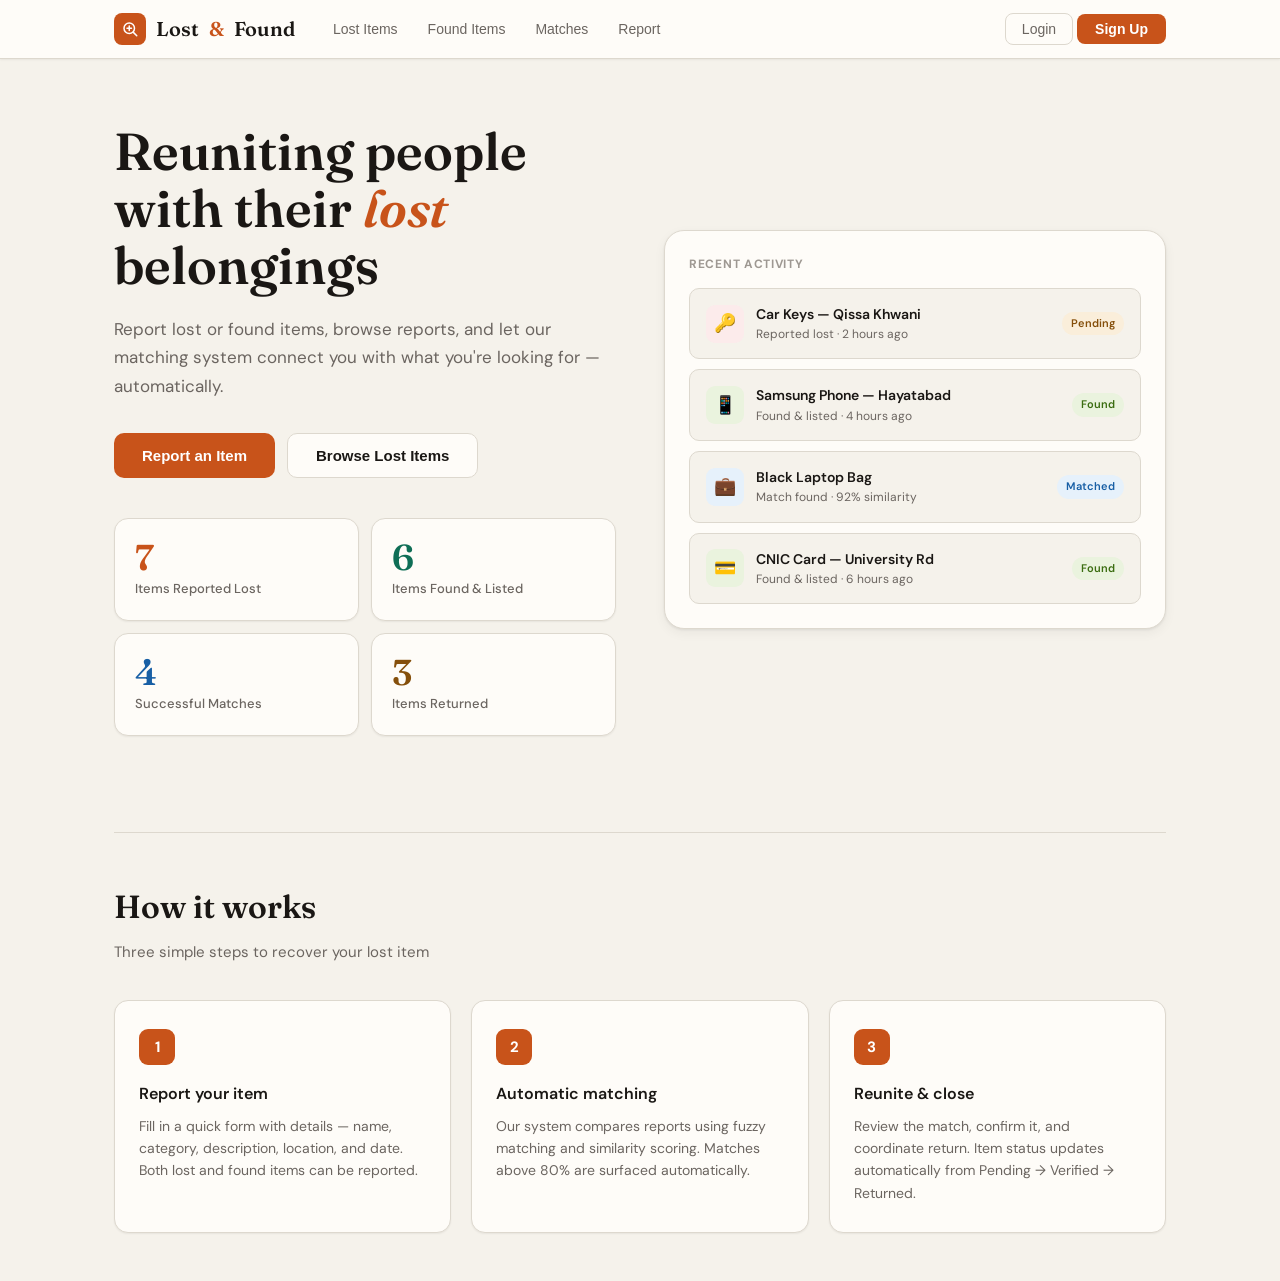
==== index.html @ 2ca4a275 "frontend" ====
<!DOCTYPE html>
<html lang="en">
<head>
<meta charset="UTF-8">
<meta name="viewport" content="width=device-width, initial-scale=1.0">
<title>Lost & Found — Tracking System</title>
<link rel="preconnect" href="https://fonts.googleapis.com">
<link href="https://fonts.googleapis.com/css2?family=DM+Sans:wght@300;400;500;600&family=Fraunces:ital,wght@0,400;0,600;1,400&display=swap" rel="stylesheet">
<style>
  *, *::before, *::after { box-sizing: border-box; margin: 0; padding: 0; }

  :root {
    --bg: #F5F2EB;
    --surface: #FEFCF8;
    --surface2: #F0ECE3;
    --border: #DDD8CE;
    --border-dark: #C5BFB4;
    --text: #1A1714;
    --text-muted: #6B6560;
    --text-faint: #9E9892;
    --accent: #C8531A;
    --accent-light: #F5EAE3;
    --accent-dark: #9B3D12;
    --teal: #0F6E56;
    --teal-light: #E1F5EE;
    --blue: #185FA5;
    --blue-light: #E6F1FB;
    --amber: #854F0B;
    --amber-light: #FAEEDA;
    --red: #A32D2D;
    --red-light: #FCEBEB;
    --green: #3B6D11;
    --green-light: #EAF3DE;
    --radius: 10px;
    --radius-lg: 14px;
    --radius-xl: 20px;
    --shadow: 0 1px 3px rgba(0,0,0,0.08), 0 4px 12px rgba(0,0,0,0.05);
    --shadow-sm: 0 1px 2px rgba(0,0,0,0.06);
  }

  body {
    font-family: 'DM Sans', sans-serif;
    background: var(--bg);
    color: var(--text);
    min-height: 100vh;
    font-size: 15px;
    line-height: 1.6;
  }

  /* ── NAVBAR ── */
  nav {
    background: var(--surface);
    border-bottom: 1px solid var(--border);
    position: sticky; top: 0; z-index: 100;
    box-shadow: var(--shadow-sm);
  }
  .nav-inner {
    max-width: 1100px; margin: 0 auto;
    display: flex; align-items: center; gap: 8px;
    padding: 0 24px; height: 58px;
  }
  .nav-brand {
    font-family: 'Fraunces', serif;
    font-size: 20px; font-weight: 600;
    color: var(--text); text-decoration: none;
    display: flex; align-items: center; gap: 10px;
    margin-right: 16px;
  }
  .nav-brand .dot { color: var(--accent); }
  .logo-icon {
    width: 32px; height: 32px;
    background: var(--accent);
    border-radius: 8px;
    display: flex; align-items: center; justify-content: center;
  }
  .logo-icon svg { width: 18px; height: 18px; fill: none; stroke: #fff; stroke-width: 2; stroke-linecap: round; }
  .nav-links { display: flex; gap: 2px; flex: 1; }
  .nav-link {
    padding: 6px 14px; border-radius: 8px;
    font-size: 14px; font-weight: 500;
    color: var(--text-muted); text-decoration: none;
    transition: all 0.15s; cursor: pointer; border: none;
    background: none;
  }
  .nav-link:hover { background: var(--surface2); color: var(--text); }
  .nav-link.active { background: var(--accent-light); color: var(--accent-dark); }
  .nav-actions { display: flex; gap: 8px; align-items: center; }
  .btn-ghost {
    padding: 7px 16px; border-radius: 8px;
    font-size: 14px; font-weight: 500;
    color: var(--text-muted); cursor: pointer;
    border: 1px solid var(--border); background: none;
    transition: all 0.15s;
  }
  .btn-ghost:hover { background: var(--surface2); color: var(--text); }
  .btn-primary {
    padding: 7px 18px; border-radius: 8px;
    font-size: 14px; font-weight: 600;
    background: var(--accent); color: #fff;
    border: none; cursor: pointer; transition: all 0.15s;
  }
  .btn-primary:hover { background: var(--accent-dark); }

  /* ── PAGES ── */
  .page { display: none; }
  .page.active { display: block; }

  /* ── HERO ── */
  .hero {
    max-width: 1100px; margin: 0 auto;
    padding: 64px 24px 48px;
    display: grid; grid-template-columns: 1fr 1fr; gap: 48px; align-items: center;
  }
  .hero-title {
    font-family: 'Fraunces', serif;
    font-size: 52px; line-height: 1.1; font-weight: 600;
    margin-bottom: 20px;
  }
  .hero-title em { font-style: italic; color: var(--accent); }
  .hero-desc { font-size: 17px; color: var(--text-muted); margin-bottom: 32px; line-height: 1.7; }
  .hero-actions { display: flex; gap: 12px; flex-wrap: wrap; }
  .btn-hero {
    padding: 13px 28px; border-radius: var(--radius);
    font-size: 15px; font-weight: 600;
    cursor: pointer; transition: all 0.15s; border: none;
  }
  .btn-hero-primary { background: var(--accent); color: #fff; }
  .btn-hero-primary:hover { background: var(--accent-dark); transform: translateY(-1px); }
  .btn-hero-secondary { background: var(--surface); color: var(--text); border: 1px solid var(--border); }
  .btn-hero-secondary:hover { background: var(--surface2); }

  .hero-stats {
    display: grid; grid-template-columns: 1fr 1fr; gap: 12px;
    margin-top: 40px;
  }
  .stat-card {
    background: var(--surface); border: 1px solid var(--border);
    border-radius: var(--radius-lg); padding: 20px;
    box-shadow: var(--shadow-sm);
  }
  .stat-num {
    font-family: 'Fraunces', serif;
    font-size: 36px; font-weight: 600; line-height: 1;
    margin-bottom: 4px;
  }
  .stat-label { font-size: 13px; color: var(--text-muted); font-weight: 500; }
  .stat-card.accent .stat-num { color: var(--accent); }
  .stat-card.teal .stat-num { color: var(--teal); }
  .stat-card.blue .stat-num { color: var(--blue); }
  .stat-card.amber .stat-num { color: var(--amber); }

  /* Hero visual */
  .hero-visual {
    background: var(--surface);
    border: 1px solid var(--border);
    border-radius: var(--radius-xl);
    padding: 24px; box-shadow: var(--shadow);
  }
  .mini-card {
    background: var(--bg); border: 1px solid var(--border);
    border-radius: var(--radius); padding: 14px 16px;
    margin-bottom: 10px; display: flex; align-items: center; gap: 12px;
  }
  .mini-card:last-child { margin-bottom: 0; }
  .mini-icon {
    width: 38px; height: 38px; border-radius: 9px;
    display: flex; align-items: center; justify-content: center;
    font-size: 18px; flex-shrink: 0;
  }
  .mini-icon.lost { background: var(--red-light); }
  .mini-icon.found { background: var(--green-light); }
  .mini-icon.match { background: var(--blue-light); }
  .mini-body { flex: 1; min-width: 0; }
  .mini-title { font-weight: 600; font-size: 14px; }
  .mini-sub { font-size: 12px; color: var(--text-muted); }
  .mini-badge {
    font-size: 11px; font-weight: 600; padding: 3px 9px;
    border-radius: 99px;
  }
  .badge-pending { background: var(--amber-light); color: var(--amber); }
  .badge-found { background: var(--green-light); color: var(--green); }
  .badge-matched { background: var(--blue-light); color: var(--blue); }

  /* ── HOW IT WORKS ── */
  .section { max-width: 1100px; margin: 0 auto; padding: 48px 24px; }
  .section-title {
    font-family: 'Fraunces', serif;
    font-size: 32px; font-weight: 600; margin-bottom: 8px;
  }
  .section-sub { color: var(--text-muted); margin-bottom: 36px; }
  .steps {
    display: grid; grid-template-columns: repeat(3, 1fr); gap: 20px;
  }
  .step-card {
    background: var(--surface); border: 1px solid var(--border);
    border-radius: var(--radius-lg); padding: 28px 24px;
    box-shadow: var(--shadow-sm);
  }
  .step-num {
    width: 36px; height: 36px; border-radius: 9px;
    background: var(--accent); color: #fff;
    font-weight: 700; font-size: 15px;
    display: flex; align-items: center; justify-content: center;
    margin-bottom: 16px;
  }
  .step-title { font-weight: 600; font-size: 16px; margin-bottom: 8px; }
  .step-desc { font-size: 14px; color: var(--text-muted); line-height: 1.6; }

  /* ── PAGE LAYOUT ── */
  .page-wrap { max-width: 1100px; margin: 0 auto; padding: 40px 24px; }
  .page-header { margin-bottom: 28px; }
  .page-header h1 { font-family: 'Fraunces', serif; font-size: 30px; font-weight: 600; }
  .page-header p { color: var(--text-muted); margin-top: 4px; }

  /* ── SEARCH BAR ── */
  .search-bar {
    display: flex; gap: 10px; margin-bottom: 24px; flex-wrap: wrap;
  }
  .search-input {
    flex: 1; min-width: 200px;
    padding: 10px 16px; border-radius: var(--radius);
    border: 1px solid var(--border); background: var(--surface);
    font-family: inherit; font-size: 14px; color: var(--text);
    outline: none; transition: border-color 0.15s;
  }
  .search-input:focus { border-color: var(--accent); }
  .search-select {
    padding: 10px 14px; border-radius: var(--radius);
    border: 1px solid var(--border); background: var(--surface);
    font-family: inherit; font-size: 14px; color: var(--text);
    cursor: pointer; outline: none;
  }

  /* ── ITEM GRID ── */
  .items-grid {
    display: grid;
    grid-template-columns: repeat(auto-fill, minmax(300px, 1fr));
    gap: 16px;
  }
  .item-card {
    background: var(--surface); border: 1px solid var(--border);
    border-radius: var(--radius-lg); padding: 20px;
    box-shadow: var(--shadow-sm); transition: all 0.15s;
    cursor: pointer;
  }
  .item-card:hover { box-shadow: var(--shadow); border-color: var(--border-dark); transform: translateY(-1px); }
  .item-card-top { display: flex; justify-content: space-between; align-items: flex-start; margin-bottom: 12px; }
  .item-category { font-size: 12px; font-weight: 600; color: var(--text-muted); text-transform: uppercase; letter-spacing: 0.5px; }
  .status-badge {
    font-size: 11px; font-weight: 600; padding: 3px 10px;
    border-radius: 99px;
  }
  .status-pending { background: var(--amber-light); color: var(--amber); }
  .status-verified { background: var(--blue-light); color: var(--blue); }
  .status-returned { background: var(--green-light); color: var(--green); }
  .item-name { font-size: 17px; font-weight: 600; margin-bottom: 6px; }
  .item-desc { font-size: 13px; color: var(--text-muted); margin-bottom: 14px; line-height: 1.5; white-space: nowrap; overflow: hidden; text-overflow: ellipsis; }
  .item-meta { display: flex; gap: 16px; flex-wrap: wrap; }
  .item-meta-item { display: flex; align-items: center; gap: 5px; font-size: 12px; color: var(--text-faint); }
  .item-meta-item svg { width: 14px; height: 14px; flex-shrink: 0; }

  /* ── FORM ── */
  .form-card {
    background: var(--surface); border: 1px solid var(--border);
    border-radius: var(--radius-xl); padding: 36px;
    max-width: 620px; box-shadow: var(--shadow);
  }
  .form-tabs { display: flex; gap: 4px; margin-bottom: 28px; background: var(--surface2); border-radius: 10px; padding: 4px; }
  .form-tab {
    flex: 1; padding: 9px; border-radius: 7px;
    font-size: 14px; font-weight: 600; cursor: pointer;
    border: none; background: none; color: var(--text-muted);
    transition: all 0.2s;
  }
  .form-tab.active { background: var(--surface); color: var(--text); box-shadow: var(--shadow-sm); }
  .form-group { margin-bottom: 18px; }
  .form-label { display: block; font-size: 13px; font-weight: 600; color: var(--text-muted); margin-bottom: 6px; }
  .form-input, .form-textarea, .form-select {
    width: 100%; padding: 10px 14px;
    border: 1px solid var(--border); border-radius: var(--radius);
    background: var(--bg); font-family: inherit; font-size: 14px; color: var(--text);
    outline: none; transition: border-color 0.15s;
  }
  .form-input:focus, .form-textarea:focus, .form-select:focus { border-color: var(--accent); background: var(--surface); }
  .form-textarea { resize: vertical; min-height: 80px; }
  .form-row { display: grid; grid-template-columns: 1fr 1fr; gap: 14px; }
  .form-submit {
    width: 100%; padding: 13px; margin-top: 8px;
    background: var(--accent); color: #fff;
    border: none; border-radius: var(--radius); cursor: pointer;
    font-family: inherit; font-size: 15px; font-weight: 600;
    transition: all 0.15s;
  }
  .form-submit:hover { background: var(--accent-dark); }
  .form-submit:active { transform: scale(0.99); }

  /* ── MATCHES ── */
  .match-card {
    background: var(--surface); border: 1px solid var(--border);
    border-radius: var(--radius-lg); padding: 20px;
    margin-bottom: 14px; box-shadow: var(--shadow-sm);
    display: grid; grid-template-columns: 1fr auto 1fr; gap: 16px; align-items: center;
  }
  .match-side { }
  .match-side-label { font-size: 11px; font-weight: 700; text-transform: uppercase; letter-spacing: 0.7px; margin-bottom: 8px; }
  .match-side-label.lost { color: var(--red); }
  .match-side-label.found { color: var(--teal); }
  .match-item-name { font-weight: 600; font-size: 15px; margin-bottom: 3px; }
  .match-item-sub { font-size: 12px; color: var(--text-muted); }
  .match-center { text-align: center; }
  .score-ring {
    width: 64px; height: 64px; border-radius: 50%;
    border: 3px solid var(--border);
    display: flex; flex-direction: column;
    align-items: center; justify-content: center;
    margin: 0 auto 6px;
    position: relative; overflow: hidden;
  }
  .score-num { font-size: 16px; font-weight: 700; line-height: 1; }
  .score-pct { font-size: 10px; color: var(--text-muted); }
  .score-ring.high { border-color: var(--teal); }
  .score-ring.high .score-num { color: var(--teal); }
  .score-ring.mid { border-color: var(--amber); }
  .score-ring.mid .score-num { color: var(--amber); }
  .match-actions { display: flex; gap: 6px; margin-top: 12px; justify-content: center; }
  .btn-confirm {
    padding: 6px 14px; border-radius: 7px; font-size: 13px; font-weight: 600;
    cursor: pointer; border: none; transition: all 0.15s;
  }
  .btn-confirm.yes { background: var(--green-light); color: var(--green); }
  .btn-confirm.yes:hover { background: var(--green); color: #fff; }
  .btn-confirm.no { background: var(--red-light); color: var(--red); }
  .btn-confirm.no:hover { background: var(--red); color: #fff; }
  .match-status-badge {
    font-size: 12px; font-weight: 600; padding: 4px 12px; border-radius: 99px;
  }
  .ms-confirmed { background: var(--green-light); color: var(--green); }
  .ms-rejected { background: var(--red-light); color: var(--red); }
  .ms-pending { background: var(--amber-light); color: var(--amber); }

  /* ── ADMIN ── */
  .admin-grid { display: grid; grid-template-columns: repeat(auto-fill, minmax(220px, 1fr)); gap: 14px; margin-bottom: 32px; }
  .admin-stat {
    background: var(--surface); border: 1px solid var(--border);
    border-radius: var(--radius-lg); padding: 22px;
    box-shadow: var(--shadow-sm);
  }
  .admin-stat-num { font-size: 32px; font-weight: 700; font-family: 'Fraunces', serif; line-height: 1; margin-bottom: 4px; }
  .admin-stat-label { font-size: 13px; color: var(--text-muted); }
  .table-wrap { overflow-x: auto; background: var(--surface); border: 1px solid var(--border); border-radius: var(--radius-lg); box-shadow: var(--shadow-sm); }
  table { width: 100%; border-collapse: collapse; }
  thead th {
    background: var(--surface2); padding: 12px 16px; text-align: left;
    font-size: 12px; font-weight: 700; text-transform: uppercase;
    letter-spacing: 0.5px; color: var(--text-muted);
    border-bottom: 1px solid var(--border);
  }
  tbody tr { border-bottom: 1px solid var(--border); }
  tbody tr:last-child { border-bottom: none; }
  tbody td { padding: 12px 16px; font-size: 14px; }
  tbody tr:hover { background: var(--surface2); }

  /* ── AUTH ── */
  .auth-wrap {
    min-height: calc(100vh - 58px); display: flex;
    align-items: center; justify-content: center; padding: 40px 24px;
  }
  .auth-card {
    background: var(--surface); border: 1px solid var(--border);
    border-radius: var(--radius-xl); padding: 40px; width: 100%; max-width: 420px;
    box-shadow: var(--shadow);
  }
  .auth-title {
    font-family: 'Fraunces', serif; font-size: 26px; font-weight: 600;
    margin-bottom: 6px;
  }
  .auth-sub { font-size: 14px; color: var(--text-muted); margin-bottom: 28px; }
  .auth-switch { text-align: center; margin-top: 20px; font-size: 14px; color: var(--text-muted); }
  .auth-switch a { color: var(--accent); cursor: pointer; font-weight: 600; text-decoration: none; }

  /* ── TOAST ── */
  .toast {
    position: fixed; bottom: 24px; right: 24px;
    background: var(--text); color: #fff;
    padding: 12px 20px; border-radius: var(--radius);
    font-size: 14px; font-weight: 500;
    box-shadow: 0 4px 20px rgba(0,0,0,0.2);
    opacity: 0; transform: translateY(8px);
    transition: all 0.25s; pointer-events: none; z-index: 999;
  }
  .toast.show { opacity: 1; transform: translateY(0); }
  .toast.success { background: var(--teal); }
  .toast.error { background: var(--red); }

  /* ── EMPTY STATE ── */
  .empty {
    text-align: center; padding: 64px 24px;
    color: var(--text-muted);
  }
  .empty-icon { font-size: 48px; margin-bottom: 12px; }
  .empty h3 { font-size: 18px; font-weight: 600; margin-bottom: 6px; }
  .empty p { font-size: 14px; }

  /* ── DIVIDER ── */
  .divider { border: none; border-top: 1px solid var(--border); margin: 40px 0; }

  /* ── RESPONSIVE ── */
  @media (max-width: 700px) {
    .hero { grid-template-columns: 1fr; }
    .hero-visual { display: none; }
    .hero-title { font-size: 38px; }
    .steps { grid-template-columns: 1fr; }
    .match-card { grid-template-columns: 1fr; }
    .form-row { grid-template-columns: 1fr; }
    .admin-grid { grid-template-columns: 1fr 1fr; }
    .nav-links .nav-link span { display: none; }
  }

  /* animations */
  @keyframes fadeIn { from { opacity: 0; transform: translateY(10px); } to { opacity: 1; transform: translateY(0); } }
  .fade-in { animation: fadeIn 0.3s ease forwards; }
</style>
</head>
<body>

<!-- NAVBAR -->
<nav>
  <div class="nav-inner">
    <a class="nav-brand" href="#" onclick="showPage('home')">
      <div class="logo-icon">
        <svg viewBox="0 0 24 24"><circle cx="11" cy="11" r="7"/><path d="M16.5 16.5L21 21"/><path d="M11 8v6M8 11h6"/></svg>
      </div>
      Lost<span class="dot">&</span>Found
    </a>
    <div class="nav-links">
      <button class="nav-link" onclick="showPage('browse-lost')">Lost Items</button>
      <button class="nav-link" onclick="showPage('browse-found')">Found Items</button>
      <button class="nav-link" onclick="showPage('matches')">Matches</button>
      <button class="nav-link" onclick="showPage('report')">Report</button>
      <button class="nav-link" id="admin-nav-btn" onclick="showPage('admin')" style="display:none">Admin</button>
    </div>
    <div class="nav-actions">
      <div id="user-info" style="display:none; align-items:center; gap:8px;">
        <span style="font-size:13px; color:var(--text-muted);" id="user-name-display"></span>
        <button class="btn-ghost" onclick="logout()">Logout</button>
      </div>
      <div id="auth-btns">
        <button class="btn-ghost" onclick="showPage('login')">Login</button>
        <button class="btn-primary" onclick="showPage('register')">Sign Up</button>
      </div>
    </div>
  </div>
</nav>

<!-- ═══════════════ HOME PAGE ═══════════════ -->
<div class="page active" id="page-home">
  <div class="hero">
    <div class="fade-in">
      <h1 class="hero-title">Reuniting people with their <em>lost</em> belongings</h1>
      <p class="hero-desc">Report lost or found items, browse reports, and let our matching system connect you with what you're looking for — automatically.</p>
      <div class="hero-actions">
        <button class="btn-hero btn-hero-primary" onclick="showPage('report')">Report an Item</button>
        <button class="btn-hero btn-hero-secondary" onclick="showPage('browse-lost')">Browse Lost Items</button>
      </div>

      <div class="hero-stats">
        <div class="stat-card accent">
          <div class="stat-num" id="stat-lost">—</div>
          <div class="stat-label">Items Reported Lost</div>
        </div>
        <div class="stat-card teal">
          <div class="stat-num" id="stat-found">—</div>
          <div class="stat-label">Items Found & Listed</div>
        </div>
        <div class="stat-card blue">
          <div class="stat-num" id="stat-matched">—</div>
          <div class="stat-label">Successful Matches</div>
        </div>
        <div class="stat-card amber">
          <div class="stat-num" id="stat-returned">—</div>
          <div class="stat-label">Items Returned</div>
        </div>
      </div>
    </div>

    <div class="hero-visual fade-in">
      <p style="font-size:12px; font-weight:700; text-transform:uppercase; letter-spacing:0.7px; color:var(--text-faint); margin-bottom:14px;">Recent Activity</p>
      <div class="mini-card">
        <div class="mini-icon lost">🔑</div>
        <div class="mini-body">
          <div class="mini-title">Car Keys — Qissa Khwani</div>
          <div class="mini-sub">Reported lost · 2 hours ago</div>
        </div>
        <span class="mini-badge badge-pending">Pending</span>
      </div>
      <div class="mini-card">
        <div class="mini-icon found">📱</div>
        <div class="mini-body">
          <div class="mini-title">Samsung Phone — Hayatabad</div>
          <div class="mini-sub">Found & listed · 4 hours ago</div>
        </div>
        <span class="mini-badge badge-found">Found</span>
      </div>
      <div class="mini-card">
        <div class="mini-icon match">💼</div>
        <div class="mini-body">
          <div class="mini-title">Black Laptop Bag</div>
          <div class="mini-sub">Match found · 92% similarity</div>
        </div>
        <span class="mini-badge badge-matched">Matched</span>
      </div>
      <div class="mini-card">
        <div class="mini-icon found">💳</div>
        <div class="mini-body">
          <div class="mini-title">CNIC Card — University Rd</div>
          <div class="mini-sub">Found & listed · 6 hours ago</div>
        </div>
        <span class="mini-badge badge-found">Found</span>
      </div>
    </div>
  </div>

  <div class="section">
    <div style="border-top: 1px solid var(--border); padding-top: 48px;">
      <p class="section-title">How it works</p>
      <p class="section-sub">Three simple steps to recover your lost item</p>
      <div class="steps">
        <div class="step-card">
          <div class="step-num">1</div>
          <div class="step-title">Report your item</div>
          <div class="step-desc">Fill in a quick form with details — name, category, description, location, and date. Both lost and found items can be reported.</div>
        </div>
        <div class="step-card">
          <div class="step-num">2</div>
          <div class="step-title">Automatic matching</div>
          <div class="step-desc">Our system compares reports using fuzzy matching and similarity scoring. Matches above 80% are surfaced automatically.</div>
        </div>
        <div class="step-card">
          <div class="step-num">3</div>
          <div class="step-title">Reunite & close</div>
          <div class="step-desc">Review the match, confirm it, and coordinate return. Item status updates automatically from Pending → Verified → Returned.</div>
        </div>
      </div>
    </div>
  </div>
</div>

<!-- ═══════════════ BROWSE LOST ═══════════════ -->
<div class="page" id="page-browse-lost">
  <div class="page-wrap">
    <div class="page-header">
      <h1>Lost Items</h1>
      <p>Items reported as lost — if you found something, check for a match here.</p>
    </div>
    <div class="search-bar">
      <input class="search-input" type="text" id="lost-search" placeholder="Search by name, description, or location…" oninput="renderItems('lost')">
      <select class="search-select" id="lost-cat" onchange="renderItems('lost')">
        <option value="">All Categories</option>
      </select>
      <select class="search-select" id="lost-status" onchange="renderItems('lost')">
        <option value="">All Statuses</option>
        <option value="pending">Pending</option>
        <option value="verified">Verified</option>
        <option value="returned">Returned</option>
      </select>
    </div>
    <div class="items-grid" id="lost-grid"></div>
  </div>
</div>

<!-- ═══════════════ BROWSE FOUND ═══════════════ -->
<div class="page" id="page-browse-found">
  <div class="page-wrap">
    <div class="page-header">
      <h1>Found Items</h1>
      <p>Items reported as found — search to see if someone found yours.</p>
    </div>
    <div class="search-bar">
      <input class="search-input" type="text" id="found-search" placeholder="Search by name, description, or location…" oninput="renderItems('found')">
      <select class="search-select" id="found-cat" onchange="renderItems('found')">
        <option value="">All Categories</option>
      </select>
      <select class="search-select" id="found-status" onchange="renderItems('found')">
        <option value="">All Statuses</option>
        <option value="pending">Pending</option>
        <option value="verified">Verified</option>
        <option value="returned">Returned</option>
      </select>
    </div>
    <div class="items-grid" id="found-grid"></div>
  </div>
</div>

<!-- ═══════════════ MATCHES ═══════════════ -->
<div class="page" id="page-matches">
  <div class="page-wrap">
    <div class="page-header">
      <h1>Item Matches</h1>
      <p>Potential matches found by the system based on similarity scoring.</p>
    </div>
    <div id="matches-container"></div>
  </div>
</div>

<!-- ═══════════════ REPORT ═══════════════ -->
<div class="page" id="page-report">
  <div class="page-wrap">
    <div class="page-header">
      <h1>Report an Item</h1>
      <p>Report something you lost, or something you found.</p>
    </div>
    <div class="form-card">
      <div class="form-tabs">
        <button class="form-tab active" id="tab-lost" onclick="switchTab('lost')">🔍 I Lost Something</button>
        <button class="form-tab" id="tab-found" onclick="switchTab('found')">📦 I Found Something</button>
      </div>
      <form id="report-form" onsubmit="submitReport(event)">
        <div class="form-group">
          <label class="form-label">Item Name *</label>
          <input class="form-input" type="text" id="r-name" placeholder="e.g. Black Samsung Galaxy S21" required>
        </div>
        <div class="form-group">
          <label class="form-label">Category *</label>
          <select class="form-select" id="r-category" required>
            <option value="">Select a category…</option>
          </select>
        </div>
        <div class="form-group">
          <label class="form-label">Description</label>
          <textarea class="form-textarea" id="r-desc" placeholder="Describe the item — colour, brand, any identifying marks…"></textarea>
        </div>
        <div class="form-row">
          <div class="form-group">
            <label class="form-label" id="r-date-label">Date Lost *</label>
            <input class="form-input" type="date" id="r-date" required>
          </div>
          <div class="form-group">
            <label class="form-label">Location *</label>
            <input class="form-input" type="text" id="r-location" placeholder="e.g. Hayatabad Plaza" required>
          </div>
        </div>
        <button class="form-submit" type="submit" id="report-submit-btn">Submit Lost Item Report</button>
      </form>
    </div>
  </div>
</div>

<!-- ═══════════════ ADMIN ═══════════════ -->
<div class="page" id="page-admin">
  <div class="page-wrap">
    <div class="page-header">
      <h1>Admin Dashboard</h1>
      <p>Overview of all reports, users, and item statuses.</p>
    </div>
    <div class="admin-grid" id="admin-stats"></div>

    <h2 style="font-size:18px; font-weight:600; margin-bottom:14px; font-family:'Fraunces',serif;">All Reports</h2>
    <div class="table-wrap">
      <table>
        <thead>
          <tr>
            <th>ID</th><th>Type</th><th>Item</th><th>Category</th><th>Location</th><th>Date</th><th>Status</th><th>Action</th>
          </tr>
        </thead>
        <tbody id="admin-table"></tbody>
      </table>
    </div>
  </div>
</div>

<!-- ═══════════════ LOGIN ═══════════════ -->
<div class="page" id="page-login">
  <div class="auth-wrap">
    <div class="auth-card fade-in">
      <h2 class="auth-title">Welcome back</h2>
      <p class="auth-sub">Sign in to report items and track matches.</p>
      <div class="form-group">
        <label class="form-label">Email</label>
        <input class="form-input" type="email" id="login-email" placeholder="you@example.com">
      </div>
      <div class="form-group">
        <label class="form-label">Password</label>
        <input class="form-input" type="password" id="login-pass" placeholder="••••••••">
      </div>
      <button class="form-submit" onclick="doLogin()">Sign In</button>
      <p class="auth-switch">No account? <a onclick="showPage('register')">Create one</a></p>
      <p style="font-size:12px; color:var(--text-faint); margin-top:12px; text-align:center;">Demo: admin@lf.com / admin123 &nbsp;|&nbsp; user@lf.com / user123</p>
    </div>
  </div>
</div>

<!-- ═══════════════ REGISTER ═══════════════ -->
<div class="page" id="page-register">
  <div class="auth-wrap">
    <div class="auth-card fade-in">
      <h2 class="auth-title">Create account</h2>
      <p class="auth-sub">Join to report and track lost & found items.</p>
      <div class="form-row">
        <div class="form-group">
          <label class="form-label">Full Name</label>
          <input class="form-input" type="text" id="reg-name" placeholder="Ahmad Khan">
        </div>
        <div class="form-group">
          <label class="form-label">Phone</label>
          <input class="form-input" type="tel" id="reg-phone" placeholder="0300-1234567">
        </div>
      </div>
      <div class="form-group">
        <label class="form-label">Email</label>
        <input class="form-input" type="email" id="reg-email" placeholder="you@example.com">
      </div>
      <div class="form-group">
        <label class="form-label">Password</label>
        <input class="form-input" type="password" id="reg-pass" placeholder="Choose a password">
      </div>
      <button class="form-submit" onclick="doRegister()">Create Account</button>
      <p class="auth-switch">Already have an account? <a onclick="showPage('login')">Sign in</a></p>
    </div>
  </div>
</div>

<!-- TOAST -->
<div class="toast" id="toast"></div>

<script>
/* ═══════════════ DATA ═══════════════ */
const CATEGORIES = [
  {id:1,name:"CNIC / National ID Card",expiry:10},
  {id:2,name:"Student ID Card",expiry:15},
  {id:3,name:"Mobile Phone",expiry:45},
  {id:4,name:"Laptop",expiry:60},
  {id:5,name:"Wallet / Purse",expiry:20},
  {id:6,name:"Keys",expiry:15},
  {id:7,name:"Bag / Backpack",expiry:30},
  {id:8,name:"Books & Stationery",expiry:20},
  {id:9,name:"Clothing & Accessories",expiry:25},
  {id:10,name:"Watch & Glasses",expiry:30},
  {id:11,name:"Jewellery",expiry:45},
  {id:12,name:"Documents & Certificates",expiry:10},
  {id:13,name:"Charger & Earphones",expiry:20},
  {id:14,name:"Bank Cards",expiry:10},
  {id:15,name:"Other",expiry:30},
];

/* Sample data seeded from your CSV structure */
let lostItems = [
  {id:1,user_id:2,category_id:3,item_name:"Samsung Galaxy A52",description:"Black colour, cracked screen protector, blue case",location:"Hayatabad Phase 3",date_lost:"2025-09-12",status:"pending"},
  {id:2,user_id:3,category_id:6,item_name:"Car Keys (Toyota)",description:"Toyota key with red lanyard",location:"Qissa Khwani Bazaar",date_lost:"2025-10-01",status:"pending"},
  {id:3,user_id:4,category_id:1,item_name:"CNIC Card",description:"Name: Farrukh Iqbal, issued Peshawar",location:"University Road",date_lost:"2025-09-28",status:"verified"},
  {id:4,user_id:5,category_id:7,item_name:"Black Laptop Bag",description:"Lenovo bag with laptop and charger inside",location:"Saddar Bazaar",date_lost:"2025-10-05",status:"pending"},
  {id:5,user_id:6,category_id:4,item_name:"HP Laptop",description:"HP EliteBook, silver colour, stickers on lid",location:"Peshawar Mor",date_lost:"2025-09-30",status:"pending"},
  {id:6,user_id:2,category_id:5,item_name:"Brown Leather Wallet",description:"Contains cash and 2 bank cards",location:"Charsadda Road",date_lost:"2025-10-10",status:"returned"},
  {id:7,user_id:7,category_id:10,item_name:"Gold-frame Glasses",description:"Gold-coloured metal frame, prescription lenses",location:"City Hospital area",date_lost:"2025-10-08",status:"pending"},
];

let foundItems = [
  {id:1,user_id:8,category_id:3,item_name:"Samsung Phone (black)",description:"Samsung phone, black case, found near food stalls",location:"Hayatabad Phase 3 Food Street",date_found:"2025-09-13",status:"pending",expiry_date:"2025-10-28"},
  {id:2,user_id:9,category_id:7,item_name:"Dark Blue Backpack",description:"Blue laptop bag with charger cable sticking out",location:"Saddar near Cantt",date_found:"2025-10-06",status:"verified",expiry_date:"2025-11-05"},
  {id:3,user_id:10,category_id:1,item_name:"CNIC — Farrukh Iqbal",description:"CNIC card with Peshawar address",location:"University Road bus stop",date_found:"2025-09-29",status:"returned",expiry_date:"2025-10-09"},
  {id:4,user_id:11,category_id:6,item_name:"Toyota car keys",description:"Toyota remote key, red fabric loop",location:"Qissa Khwani near bank",date_found:"2025-10-02",status:"pending",expiry_date:"2025-10-17"},
  {id:5,user_id:12,category_id:14,item_name:"Bank Card (MCB)",description:"MCB debit card, name partially visible",location:"Hayatabad",date_found:"2025-10-11",status:"pending",expiry_date:"2025-10-21"},
  {id:6,user_id:13,category_id:5,item_name:"Wallet — brown leather",description:"Brown wallet with some cash and cards",location:"Charsadda Road bus stand",date_found:"2025-10-11",status:"returned",expiry_date:"2025-10-31"},
];

let matches = [
  {id:1,lost_id:1,found_id:1,score:91.5,status:"confirmed"},
  {id:2,lost_id:4,found_id:2,score:88.0,status:"confirmed"},
  {id:3,lost_id:3,found_id:3,score:99.2,status:"confirmed"},
  {id:4,lost_id:2,found_id:4,score:85.7,status:"pending"},
  {id:5,lost_id:6,found_id:6,score:94.1,status:"confirmed"},
  {id:6,lost_id:5,found_id:2,score:62.3,status:"rejected"},
];

const DEMO_USERS = [
  {email:"admin@lf.com",pass:"admin123",name:"Admin User",role:"admin"},
  {email:"user@lf.com",pass:"user123",name:"Ahmad Khan",role:"user"},
];

let users = [...DEMO_USERS];
let currentUser = null;
let reportMode = 'lost';

/* ═══════════════ INIT ═══════════════ */
function init() {
  populateCategoryDropdowns();
  updateStats();
  setDateDefault();
}

function setDateDefault() {
  const d = document.getElementById('r-date');
  if (d) d.value = new Date().toISOString().split('T')[0];
}

function populateCategoryDropdowns() {
  const selects = ['lost-cat','found-cat','r-category'];
  selects.forEach(id => {
    const el = document.getElementById(id);
    if (!el) return;
    if (id !== 'r-category') {
      el.innerHTML = '<option value="">All Categories</option>';
    } else {
      el.innerHTML = '<option value="">Select a category…</option>';
    }
    CATEGORIES.forEach(c => {
      const o = document.createElement('option');
      o.value = c.id;
      o.textContent = c.name;
      el.appendChild(o);
    });
  });
}

function updateStats() {
  document.getElementById('stat-lost').textContent = lostItems.length;
  document.getElementById('stat-found').textContent = foundItems.length;
  document.getElementById('stat-matched').textContent = matches.filter(m=>m.status==='confirmed').length;
  document.getElementById('stat-returned').textContent = lostItems.filter(i=>i.status==='returned').length + foundItems.filter(i=>i.status==='returned').length;
}

/* ═══════════════ NAVIGATION ═══════════════ */
function showPage(name) {
  document.querySelectorAll('.page').forEach(p => p.classList.remove('active'));
  document.querySelectorAll('.nav-link').forEach(l => l.classList.remove('active'));
  const page = document.getElementById('page-' + name);
  if (page) page.classList.add('active');

  const navMap = {'browse-lost':'browse-lost','browse-found':'browse-found','matches':'matches','report':'report','admin':'admin'};
  if (navMap[name]) {
    document.querySelectorAll('.nav-link').forEach(l => {
      if (l.textContent.toLowerCase().includes(name.replace('browse-','').replace('-',' '))) l.classList.add('active');
    });
  }

  if (name === 'browse-lost') renderItems('lost');
  if (name === 'browse-found') renderItems('found');
  if (name === 'matches') renderMatches();
  if (name === 'admin') renderAdmin();
}

/* ═══════════════ ITEMS ═══════════════ */
function getCatName(id) {
  const c = CATEGORIES.find(c => c.id == id);
  return c ? c.name : 'Unknown';
}

function renderItems(type) {
  const isLost = type === 'lost';
  const items = isLost ? lostItems : foundItems;
  const gridId = isLost ? 'lost-grid' : 'found-grid';
  const searchId = isLost ? 'lost-search' : 'found-search';
  const catId = isLost ? 'lost-cat' : 'found-cat';
  const statusId = isLost ? 'lost-status' : 'found-status';

  const q = (document.getElementById(searchId).value || '').toLowerCase();
  const cat = document.getElementById(catId).value;
  const st = document.getElementById(statusId).value;

  let filtered = items.filter(item => {
    const name = isLost ? item.item_name : item.item_name;
    const matchQ = !q || name.toLowerCase().includes(q) || (item.description||'').toLowerCase().includes(q) || item.location.toLowerCase().includes(q);
    const matchCat = !cat || item.category_id == cat;
    const matchSt = !st || item.status === st;
    return matchQ && matchCat && matchSt;
  });

  const grid = document.getElementById(gridId);
  if (!filtered.length) {
    grid.innerHTML = `<div class="empty" style="grid-column:1/-1"><div class="empty-icon">${isLost ? '🔍' : '📦'}</div><h3>No items found</h3><p>Try adjusting your filters or search term.</p></div>`;
    return;
  }

  grid.innerHTML = filtered.map(item => {
    const dateKey = isLost ? item.date_lost : item.date_found;
    const dateLabel = isLost ? 'Lost' : 'Found';
    return `
    <div class="item-card fade-in">
      <div class="item-card-top">
        <span class="item-category">${getCatName(item.category_id)}</span>
        <span class="status-badge status-${item.status}">${item.status}</span>
      </div>
      <div class="item-name">${item.item_name}</div>
      <div class="item-desc">${item.description || 'No description provided.'}</div>
      <div class="item-meta">
        <div class="item-meta-item">
          <svg viewBox="0 0 24 24" fill="none" stroke="currentColor" stroke-width="2"><path d="M12 2C8.13 2 5 5.13 5 9c0 5.25 7 13 7 13s7-7.75 7-13c0-3.87-3.13-7-7-7z"/><circle cx="12" cy="9" r="2.5"/></svg>
          ${item.location}
        </div>
        <div class="item-meta-item">
          <svg viewBox="0 0 24 24" fill="none" stroke="currentColor" stroke-width="2"><rect x="3" y="4" width="18" height="18" rx="2"/><path d="M16 2v4M8 2v4M3 10h18"/></svg>
          ${dateLabel}: ${dateKey}
        </div>
      </div>
    </div>`;
  }).join('');
}

/* ═══════════════ MATCHES ═══════════════ */
function renderMatches() {
  const container = document.getElementById('matches-container');
  if (!matches.length) {
    container.innerHTML = '<div class="empty"><div class="empty-icon">🔗</div><h3>No matches yet</h3><p>Matches appear here once the system finds similar lost and found reports.</p></div>';
    return;
  }

  container.innerHTML = matches.map(m => {
    const lost = lostItems.find(i => i.id === m.lost_id);
    const found = foundItems.find(i => i.id === m.found_id);
    if (!lost || !found) return '';
    const score = Math.round(m.score);
    const ringClass = score >= 80 ? 'high' : 'mid';
    const statusHtml = m.status === 'pending'
      ? `<div class="match-actions"><button class="btn-confirm yes" onclick="confirmMatch(${m.id}, 'confirmed')">✓ Confirm</button><button class="btn-confirm no" onclick="confirmMatch(${m.id}, 'rejected')">✗ Reject</button></div>`
      : `<span class="match-status-badge ms-${m.status}">${m.status}</span>`;

    return `
    <div class="match-card fade-in">
      <div class="match-side">
        <div class="match-side-label lost">LOST ITEM</div>
        <div class="match-item-name">${lost.item_name}</div>
        <div class="match-item-sub">${lost.location} &middot; ${lost.date_lost}</div>
        <div class="match-item-sub" style="margin-top:4px">${getCatName(lost.category_id)}</div>
      </div>
      <div class="match-center">
        <div class="score-ring ${ringClass}">
          <div class="score-num">${score}</div>
          <div class="score-pct">%</div>
        </div>
        <div style="font-size:11px; color:var(--text-faint);">similarity</div>
        ${statusHtml}
      </div>
      <div class="match-side" style="text-align:right">
        <div class="match-side-label found" style="text-align:right">FOUND ITEM</div>
        <div class="match-item-name">${found.item_name}</div>
        <div class="match-item-sub">${found.location} &middot; ${found.date_found}</div>
        <div class="match-item-sub" style="margin-top:4px">${getCatName(found.category_id)}</div>
      </div>
    </div>`;
  }).join('');
}

function confirmMatch(id, newStatus) {
  const m = matches.find(x => x.id === id);
  if (!m) return;
  m.status = newStatus;
  if (newStatus === 'confirmed') {
    const lost = lostItems.find(i => i.id === m.lost_id);
    const found = foundItems.find(i => i.id === m.found_id);
    if (lost) lost.status = 'verified';
    if (found) found.status = 'verified';
    toast('Match confirmed! Items marked as verified.', 'success');
  } else {
    toast('Match rejected.', 'error');
  }
  renderMatches();
  updateStats();
}

/* ═══════════════ REPORT FORM ═══════════════ */
function switchTab(mode) {
  reportMode = mode;
  document.getElementById('tab-lost').classList.toggle('active', mode === 'lost');
  document.getElementById('tab-found').classList.toggle('active', mode === 'found');
  document.getElementById('r-date-label').textContent = mode === 'lost' ? 'Date Lost *' : 'Date Found *';
  document.getElementById('report-submit-btn').textContent = mode === 'lost' ? 'Submit Lost Item Report' : 'Submit Found Item Report';
}

function submitReport(e) {
  e.preventDefault();
  if (!currentUser) { showPage('login'); return; }
  const name = document.getElementById('r-name').value.trim();
  const cat = parseInt(document.getElementById('r-category').value);
  const desc = document.getElementById('r-desc').value.trim();
  const date = document.getElementById('r-date').value;
  const loc = document.getElementById('r-location').value.trim();
  if (!name || !cat || !date || !loc) { toast('Please fill all required fields.', 'error'); return; }

  if (reportMode === 'lost') {
    lostItems.unshift({id: Date.now(), user_id: currentUser.id || 99, category_id: cat, item_name: name, description: desc, location: loc, date_lost: date, status: 'pending'});
    toast('Lost item reported successfully!', 'success');
  } else {
    const catObj = CATEGORIES.find(c => c.id === cat);
    const expiry = new Date(date);
    expiry.setDate(expiry.getDate() + (catObj ? catObj.expiry : 30));
    foundItems.unshift({id: Date.now(), user_id: currentUser.id || 99, category_id: cat, item_name: name, description: desc, location: loc, date_found: date, status: 'pending', expiry_date: expiry.toISOString().split('T')[0]});
    toast('Found item reported successfully!', 'success');
  }
  document.getElementById('report-form').reset();
  setDateDefault();
  updateStats();
  setTimeout(() => showPage(reportMode === 'lost' ? 'browse-lost' : 'browse-found'), 800);
}

/* ═══════════════ ADMIN ═══════════════ */
function renderAdmin() {
  const statsEl = document.getElementById('admin-stats');
  const total = lostItems.length + foundItems.length;
  const pending = [...lostItems,...foundItems].filter(i=>i.status==='pending').length;
  const returned = [...lostItems,...foundItems].filter(i=>i.status==='returned').length;
  const confirmed = matches.filter(m=>m.status==='confirmed').length;

  statsEl.innerHTML = [
    {n: total, label: 'Total Reports', color: ''},
    {n: lostItems.length, label: 'Lost Items', color: 'color:var(--accent)'},
    {n: foundItems.length, label: 'Found Items', color: 'color:var(--teal)'},
    {n: pending, label: 'Pending', color: 'color:var(--amber)'},
    {n: confirmed, label: 'Confirmed Matches', color: 'color:var(--blue)'},
    {n: returned, label: 'Returned', color: 'color:var(--green)'},
  ].map(s => `
    <div class="admin-stat">
      <div class="admin-stat-num" style="${s.color}">${s.n}</div>
      <div class="admin-stat-label">${s.label}</div>
    </div>
  `).join('');

  const tbody = document.getElementById('admin-table');
  const allItems = [
    ...lostItems.map(i => ({...i, type:'lost', date: i.date_lost})),
    ...foundItems.map(i => ({...i, type:'found', date: i.date_found})),
  ].sort((a,b) => b.id - a.id);

  tbody.innerHTML = allItems.map(item => `
    <tr>
      <td style="color:var(--text-faint); font-size:12px">#${item.id}</td>
      <td><span class="status-badge ${item.type==='lost' ? 'status-pending' : 'status-verified'}" style="${item.type==='lost' ? 'background:var(--red-light);color:var(--red)' : 'background:var(--green-light);color:var(--green)'}">${item.type}</span></td>
      <td style="font-weight:500">${item.item_name}</td>
      <td style="color:var(--text-muted)">${getCatName(item.category_id)}</td>
      <td style="color:var(--text-muted)">${item.location}</td>
      <td style="color:var(--text-muted)">${item.date}</td>
      <td><span class="status-badge status-${item.status}">${item.status}</span></td>
      <td>
        <select style="font-size:12px; padding:4px 8px; border-radius:6px; border:1px solid var(--border); background:var(--surface); cursor:pointer;"
          onchange="adminChangeStatus('${item.type}', ${item.id}, this.value)">
          <option value="pending" ${item.status==='pending'?'selected':''}>Pending</option>
          <option value="verified" ${item.status==='verified'?'selected':''}>Verified</option>
          <option value="returned" ${item.status==='returned'?'selected':''}>Returned</option>
        </select>
      </td>
    </tr>
  `).join('');
}

function adminChangeStatus(type, id, newStatus) {
  const arr = type === 'lost' ? lostItems : foundItems;
  const item = arr.find(i => i.id == id);
  if (item) { item.status = newStatus; updateStats(); toast(`Status updated to ${newStatus}`, 'success'); }
}

/* ═══════════════ AUTH ═══════════════ */
function doLogin() {
  const email = document.getElementById('login-email').value.trim();
  const pass = document.getElementById('login-pass').value;
  const user = users.find(u => u.email === email && u.pass === pass);
  if (!user) { toast('Invalid email or password.', 'error'); return; }
  currentUser = user;
  applyAuth();
  toast(`Welcome back, ${user.name}!`, 'success');
  showPage('home');
}

function doRegister() {
  const name = document.getElementById('reg-name').value.trim();
  const email = document.getElementById('reg-email').value.trim();
  const pass = document.getElementById('reg-pass').value;
  const phone = document.getElementById('reg-phone').value.trim();
  if (!name || !email || !pass) { toast('Please fill all fields.', 'error'); return; }
  if (users.find(u => u.email === email)) { toast('Email already registered.', 'error'); return; }
  const newUser = {email, pass, name, phone, role:'user', id: Date.now()};
  users.push(newUser);
  currentUser = newUser;
  applyAuth();
  toast(`Account created! Welcome, ${name}.`, 'success');
  showPage('home');
}

function logout() {
  currentUser = null;
  applyAuth();
  toast('Logged out.', '');
  showPage('home');
}

function applyAuth() {
  const userInfo = document.getElementById('user-info');
  const authBtns = document.getElementById('auth-btns');
  const adminBtn = document.getElementById('admin-nav-btn');
  if (currentUser) {
    userInfo.style.display = 'flex';
    authBtns.style.display = 'none';
    document.getElementById('user-name-display').textContent = currentUser.name;
    adminBtn.style.display = currentUser.role === 'admin' ? 'block' : 'none';
  } else {
    userInfo.style.display = 'none';
    authBtns.style.display = 'flex';
    adminBtn.style.display = 'none';
  }
}

/* ═══════════════ TOAST ═══════════════ */
function toast(msg, type) {
  const el = document.getElementById('toast');
  el.textContent = msg;
  el.className = 'toast ' + (type || '');
  el.classList.add('show');
  setTimeout(() => el.classList.remove('show'), 3000);
}

/* ═══════════════ START ═══════════════ */
init();
</script>
</body>
</html>
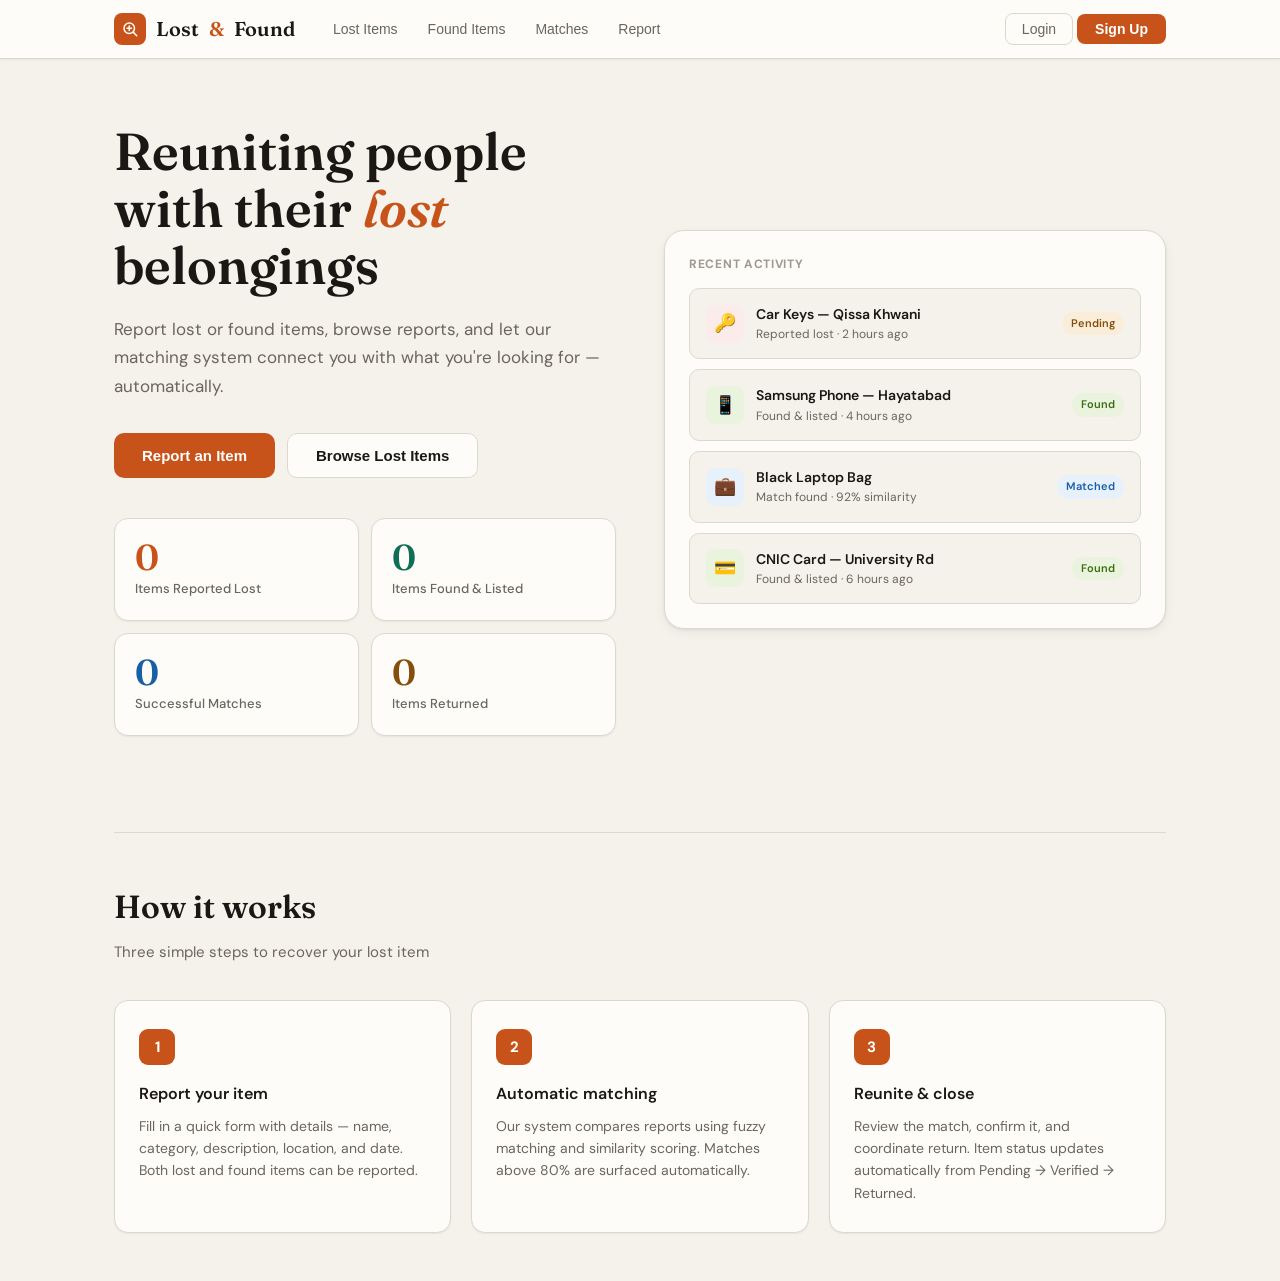
==== commit b13f84c0: "frontend completed" ====
--- a/index.html
+++ b/index.html
@@ -742,34 +742,10 @@
   {id:15,name:"Other",expiry:30},
 ];
 
-/* Sample data seeded from your CSV structure */
-let lostItems = [
-  {id:1,user_id:2,category_id:3,item_name:"Samsung Galaxy A52",description:"Black colour, cracked screen protector, blue case",location:"Hayatabad Phase 3",date_lost:"2025-09-12",status:"pending"},
-  {id:2,user_id:3,category_id:6,item_name:"Car Keys (Toyota)",description:"Toyota key with red lanyard",location:"Qissa Khwani Bazaar",date_lost:"2025-10-01",status:"pending"},
-  {id:3,user_id:4,category_id:1,item_name:"CNIC Card",description:"Name: Farrukh Iqbal, issued Peshawar",location:"University Road",date_lost:"2025-09-28",status:"verified"},
-  {id:4,user_id:5,category_id:7,item_name:"Black Laptop Bag",description:"Lenovo bag with laptop and charger inside",location:"Saddar Bazaar",date_lost:"2025-10-05",status:"pending"},
-  {id:5,user_id:6,category_id:4,item_name:"HP Laptop",description:"HP EliteBook, silver colour, stickers on lid",location:"Peshawar Mor",date_lost:"2025-09-30",status:"pending"},
-  {id:6,user_id:2,category_id:5,item_name:"Brown Leather Wallet",description:"Contains cash and 2 bank cards",location:"Charsadda Road",date_lost:"2025-10-10",status:"returned"},
-  {id:7,user_id:7,category_id:10,item_name:"Gold-frame Glasses",description:"Gold-coloured metal frame, prescription lenses",location:"City Hospital area",date_lost:"2025-10-08",status:"pending"},
-];
-
-let foundItems = [
-  {id:1,user_id:8,category_id:3,item_name:"Samsung Phone (black)",description:"Samsung phone, black case, found near food stalls",location:"Hayatabad Phase 3 Food Street",date_found:"2025-09-13",status:"pending",expiry_date:"2025-10-28"},
-  {id:2,user_id:9,category_id:7,item_name:"Dark Blue Backpack",description:"Blue laptop bag with charger cable sticking out",location:"Saddar near Cantt",date_found:"2025-10-06",status:"verified",expiry_date:"2025-11-05"},
-  {id:3,user_id:10,category_id:1,item_name:"CNIC — Farrukh Iqbal",description:"CNIC card with Peshawar address",location:"University Road bus stop",date_found:"2025-09-29",status:"returned",expiry_date:"2025-10-09"},
-  {id:4,user_id:11,category_id:6,item_name:"Toyota car keys",description:"Toyota remote key, red fabric loop",location:"Qissa Khwani near bank",date_found:"2025-10-02",status:"pending",expiry_date:"2025-10-17"},
-  {id:5,user_id:12,category_id:14,item_name:"Bank Card (MCB)",description:"MCB debit card, name partially visible",location:"Hayatabad",date_found:"2025-10-11",status:"pending",expiry_date:"2025-10-21"},
-  {id:6,user_id:13,category_id:5,item_name:"Wallet — brown leather",description:"Brown wallet with some cash and cards",location:"Charsadda Road bus stand",date_found:"2025-10-11",status:"returned",expiry_date:"2025-10-31"},
-];
-
-let matches = [
-  {id:1,lost_id:1,found_id:1,score:91.5,status:"confirmed"},
-  {id:2,lost_id:4,found_id:2,score:88.0,status:"confirmed"},
-  {id:3,lost_id:3,found_id:3,score:99.2,status:"confirmed"},
-  {id:4,lost_id:2,found_id:4,score:85.7,status:"pending"},
-  {id:5,lost_id:6,found_id:6,score:94.1,status:"confirmed"},
-  {id:6,lost_id:5,found_id:2,score:62.3,status:"rejected"},
-];
+/* Live data — loaded from database via Flask API */
+let lostItems = [];
+let foundItems = [];
+let matches = [];
 
 const DEMO_USERS = [
   {email:"admin@lf.com",pass:"admin123",name:"Admin User",role:"admin"},
@@ -781,7 +757,22 @@
 let reportMode = 'lost';
 
 /* ═══════════════ INIT ═══════════════ */
-function init() {
+async function init() {
+  try {
+    const [lostRes, foundRes, matchRes] = await Promise.all([
+      fetch('/api/lost-items'),
+      fetch('/api/found-items'),
+      fetch('/api/matches')
+    ]);
+    const lostData  = await lostRes.json();
+    const foundData = await foundRes.json();
+    const matchData = await matchRes.json();
+    lostItems  = lostData.map(i => ({...i, id: i.lost_id  ?? i.id}));
+    foundItems = foundData.map(i => ({...i, id: i.found_id ?? i.id}));
+    matches    = matchData.map(i => ({...i, id: i.match_id ?? i.id}));
+  } catch(err) {
+    console.warn('Could not load from database, showing empty.', err);
+  }
   populateCategoryDropdowns();
   updateStats();
   setDateDefault();
